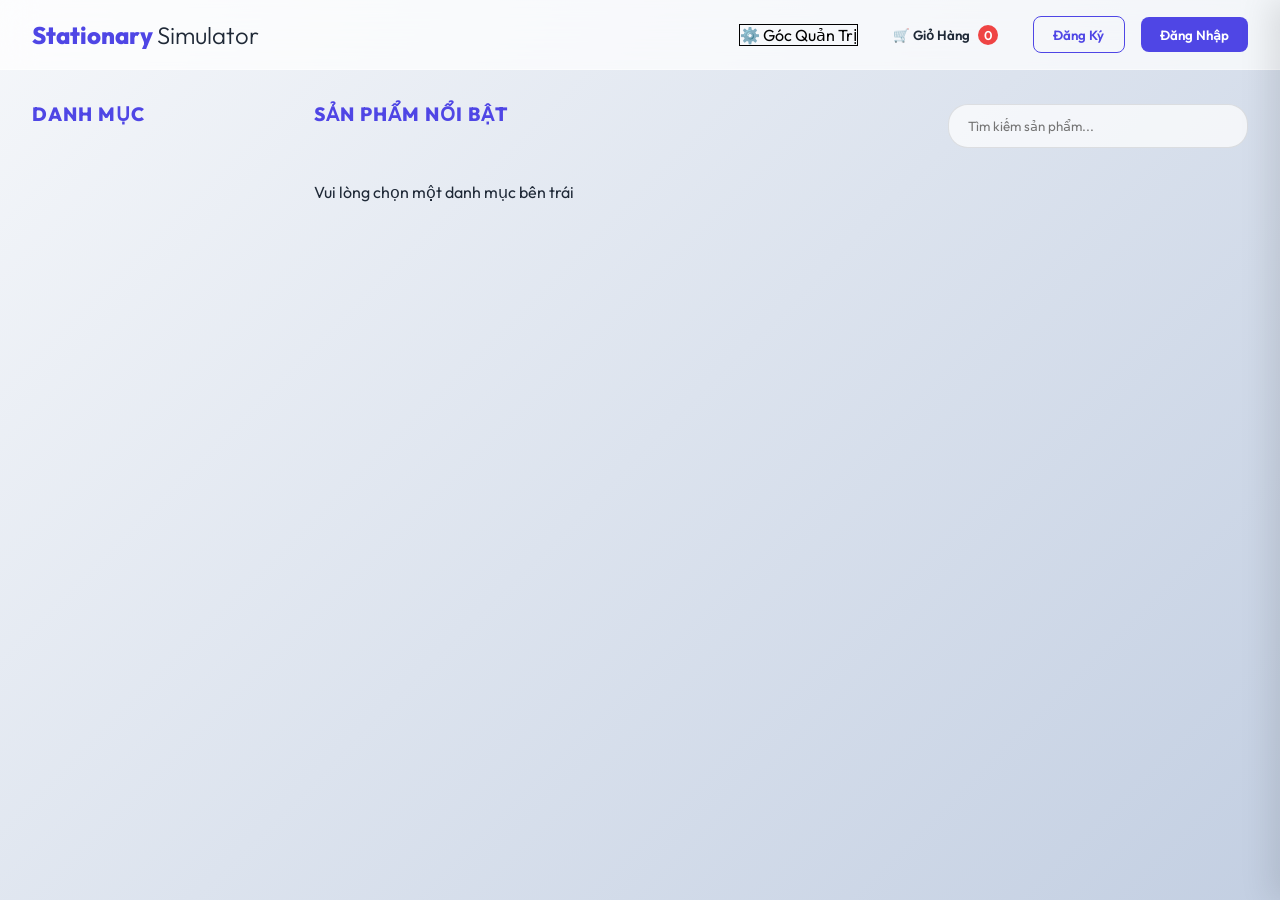
==== stationary-core/src/main/resources/public/index.html @ d1d947e6 "Refactor: Áp dụng kiến trúc Microkernel Plugin và Multi-Module Maven" ====
<!DOCTYPE html>
<html lang="vi">
<head>
    <meta charset="UTF-8">
    <meta name="viewport" content="width=device-width, initial-scale=1.0">
    <title>Stationary Simulator</title>
    <link rel="stylesheet" href="style.css">
    <link href="https://fonts.googleapis.com/css2?family=Outfit:wght@300;400;600;800&display=swap" rel="stylesheet">
</head>
<body>
    <header class="glass-nav">
        <div class="logo">Stationary <span>Simulator</span></div>
        <div class="nav-actions">
            <a href="admin.html" class="nav-btn outline" style="text-decoration:none; color:black; border-color:black;">⚙️ Góc Quản Trị</a>
            <button class="nav-btn" onclick="openCart()">
                🛒 Giỏ Hàng <span id="cartBadge" class="badge">0</span>
            </button>
            <button class="nav-btn outline" onclick="alert('Simulator: Chưa hỗ trợ luồng Đăng Ký Backend')">Đăng Ký</button>
            <button class="nav-btn primary" onclick="alert('Simulator: Chưa hỗ trợ Auth Backend')">Đăng Nhập</button>
        </div>
    </header>

    <main class="container">
        <aside class="sidebar">
            <h2 class="section-title">Danh Mục</h2>
            <div id="categoryList" class="category-list">
                <!-- Fetch from API -->
            </div>
        </aside>
        
        <section class="content">
            <div class="title-bar">
                <h2 class="section-title" id="contentTitle">Sản Phẩm Nổi Bật</h2>
                <div class="search-bar">
                    <input type="text" placeholder="Tìm kiếm sản phẩm...">
                </div>
            </div>
            
            <div id="productGrid" class="product-grid">
                <!-- Fetch from API -->
                <div class="empty-state">Vui lòng chọn một danh mục bên trái</div>
            </div>
        </section>
    </main>

    <!-- Slide-over Cart Panel -->
    <div id="cartOverlay" class="cart-overlay" onclick="closeCart()"></div>
    <div id="cartPanel" class="cart-panel glass-panel">
        <div class="cart-header">
            <h2>🛒 Giỏ Hàng Của Bạn</h2>
            <button class="close-btn" onclick="closeCart()">✕</button>
        </div>
        
        <div id="cartItems" class="cart-items">
            <!-- Inserted by JS -->
        </div>
        
        <div class="cart-footer">
            <div class="total-row">
                <span>Tổng tiền:</span>
                <span id="cartTotal" class="total-price">0 đ</span>
            </div>
            <button class="checkout-btn" onclick="checkout()"><span class="btn-text">💸 THANH TOÁN NGAY</span></button>
        </div>
    </div>

    <!-- Toast Notification -->
    <div id="toast" class="toast">Đã thêm vào giỏ hàng!</div>

    <script src="app.js"></script>
</body>
</html>
---- stationary-core/src/main/resources/public/style.css ----
:root {
    --bg-main: #f5f7fa;
    --bg-glass: rgba(255, 255, 255, 0.7);
    --border-glass: rgba(255, 255, 255, 0.4);
    --primary: #4F46E5;
    --primary-hover: #4338CA;
    --text-main: #1F2937;
    --text-muted: #6B7280;
    --card-shadow: 0 10px 30px rgba(0,0,0,0.05);
}

* { box-sizing: border-box; margin: 0; padding: 0; }

body {
    font-family: 'Outfit', sans-serif;
    background: linear-gradient(135deg, #f5f7fa 0%, #c3cfe2 100%);
    color: var(--text-main);
    min-height: 100vh;
    display: flex;
    flex-direction: column;
}

.glass-nav {
    background: var(--bg-glass);
    backdrop-filter: blur(16px);
    -webkit-backdrop-filter: blur(16px);
    border-bottom: 1px solid var(--border-glass);
    padding: 1rem 2rem;
    display: flex;
    justify-content: space-between;
    align-items: center;
    position: sticky;
    top: 0;
    z-index: 100;
}

.logo { font-weight: 800; font-size: 1.5rem; color: var(--primary); }
.logo span { font-weight: 300; color: var(--text-main); }

.nav-actions { display: flex; gap: 1rem; align-items: center; }

button {
    font-family: inherit;
    cursor: pointer;
    border: none;
    border-radius: 8px;
    padding: 0.6rem 1.2rem;
    font-weight: 600;
    transition: all 0.3s ease;
}

.nav-btn { background: transparent; color: var(--text-main); }
.nav-btn:hover { background: rgba(0,0,0,0.05); }
.nav-btn.primary { background: var(--primary); color: white; }
.nav-btn.primary:hover { background: var(--primary-hover); transform: translateY(-2px); box-shadow: 0 4px 10px rgba(79,70,229,0.3); }
.nav-btn.outline { border: 1px solid var(--primary); color: var(--primary); background: transparent; }
.nav-btn.outline:hover { background: rgba(79,70,229,0.1); }

.container {
    display: flex;
    flex: 1;
    max-width: 1400px;
    margin: 0 auto;
    width: 100%;
    padding: 2rem;
    gap: 2rem;
}

.sidebar { width: 250px; flex-shrink: 0; }
.section-title { font-size: 1.2rem; font-weight: 800; margin-bottom: 1.5rem; color: var(--primary); text-transform: uppercase; letter-spacing: 1px; }

.category-list { display: flex; flex-direction: column; gap: 0.8rem; }

.cat-item {
    background: var(--bg-glass);
    backdrop-filter: blur(8px);
    padding: 1rem;
    border-radius: 12px;
    border: 1px solid var(--border-glass);
    cursor: pointer;
    transition: all 0.3s cubic-bezier(0.4, 0, 0.2, 1);
    display: flex;
    align-items: center;
    gap: 1rem;
    font-weight: 600;
}
.cat-item:hover, .cat-item.active {
    background: white;
    transform: translateX(5px);
    border-color: var(--primary);
    box-shadow: var(--card-shadow);
}
.cat-icon { font-size: 1.5rem; }

.content { flex: 1; }

.title-bar { display: flex; justify-content: space-between; align-items: center; margin-bottom: 2rem; }
.search-bar input {
    padding: 0.8rem 1.2rem;
    border-radius: 20px;
    border: 1px solid rgba(0,0,0,0.1);
    width: 300px;
    font-family: inherit;
    background: var(--bg-glass);
}
.search-bar input:focus { outline: none; border-color: var(--primary); background: white; }

.product-grid { display: grid; grid-template-columns: repeat(auto-fill, minmax(280px, 1fr)); gap: 1.5rem; }

.product-card {
    background: var(--bg-glass);
    backdrop-filter: blur(10px);
    border: 1px solid var(--border-glass);
    border-radius: 16px;
    padding: 1.5rem;
    display: flex;
    flex-direction: column;
    align-items: center;
    transition: all 0.4s ease;
}
.product-card:hover { transform: translateY(-8px); box-shadow: 0 20px 40px rgba(0,0,0,0.08); background: white; }

.product-icon { font-size: 4rem; margin-bottom: 1rem; }
.product-name { font-weight: 800; font-size: 1.1rem; text-align: center; margin-bottom: 0.5rem; }
.product-price { color: var(--primary); font-weight: 800; font-size: 1.2rem; margin-bottom: 0.2rem; }
.product-stock { color: var(--text-muted); font-size: 0.9rem; margin-bottom: 1.5rem; }

.add-cart-btn { width: 100%; background: transparent; border: 2px solid var(--primary); color: var(--primary); font-weight: 800; padding: 0.8rem; border-radius: 12px; }
.add-cart-btn:hover { background: var(--primary); color: white; }

.cart-overlay {
    position: fixed; top: 0; left: 0; right: 0; bottom: 0; background: rgba(0,0,0,0.3); backdrop-filter: blur(3px); opacity: 0; visibility: hidden; transition: all 0.3s ease; z-index: 999;
}
.cart-overlay.show { opacity: 1; visibility: visible; }

.cart-panel {
    position: fixed; top: 0; bottom: 0; right: -400px; width: 400px; background: rgba(255, 255, 255, 0.95); backdrop-filter: blur(20px); box-shadow: -10px 0 30px rgba(0,0,0,0.1); z-index: 1000; transition: right 0.4s cubic-bezier(0.16, 1, 0.3, 1); display: flex; flex-direction: column;
}
.cart-panel.open { right: 0; }

.cart-header { padding: 1.5rem 2rem; border-bottom: 1px solid rgba(0,0,0,0.05); display: flex; justify-content: space-between; align-items: center; }
.cart-header h2 { font-weight: 800; font-size: 1.2rem; color: var(--primary); }
.close-btn { background: transparent; color: var(--text-muted); font-size: 1.2rem; padding: 0.5rem; border-radius: 50%; }
.close-btn:hover { background: #fee2e2; color: #ef4444; }

.cart-items { flex: 1; overflow-y: auto; padding: 1.5rem 2rem; display: flex; flex-direction: column; gap: 1rem; }
.cart-item-row { display: flex; justify-content: space-between; align-items: center; background: #f9fafb; padding: 1rem; border-radius: 12px; border: 1px solid rgba(0,0,0,0.05); }
.cart-item-info { display: flex; flex-direction: column; gap: 0.3rem;}
.cart-item-name { font-weight: 700; font-size: 0.95rem; }
.cart-item-qty { font-size: 0.85rem; color: var(--text-muted); }
.cart-item-price { font-weight: 800; color: var(--primary); }

.cart-footer { padding: 2rem; border-top: 1px solid rgba(0,0,0,0.05); background: white; }
.total-row { display: flex; justify-content: space-between; margin-bottom: 1.5rem; font-size: 1.2rem; font-weight: 800; }
.total-price { color: var(--primary); }

.checkout-btn { width: 100%; padding: 1rem; background: linear-gradient(135deg, #10b981 0%, #059669 100%); color: white; font-size: 1.1rem; border-radius: 12px; box-shadow: 0 4px 15px rgba(16,185,129,0.3); }
.checkout-btn:hover { transform: translateY(-2px); box-shadow: 0 6px 20px rgba(16,185,129,0.4); }

.toast { position: fixed; bottom: 30px; left: 50%; transform: translateX(-50%) translateY(100px); background: #1f2937; color: white; padding: 1rem 2rem; border-radius: 30px; font-weight: 600; opacity: 0; transition: all 0.4s cubic-bezier(0.16, 1, 0.3, 1); box-shadow: 0 10px 25px rgba(0,0,0,0.2); z-index: 2000; }
.toast.show { transform: translateX(-50%) translateY(0); opacity: 1; }
.badge { background: #ef4444; color: white; font-size: 0.8rem; padding: 2px 6px; border-radius: 10px; margin-left: 5px; }
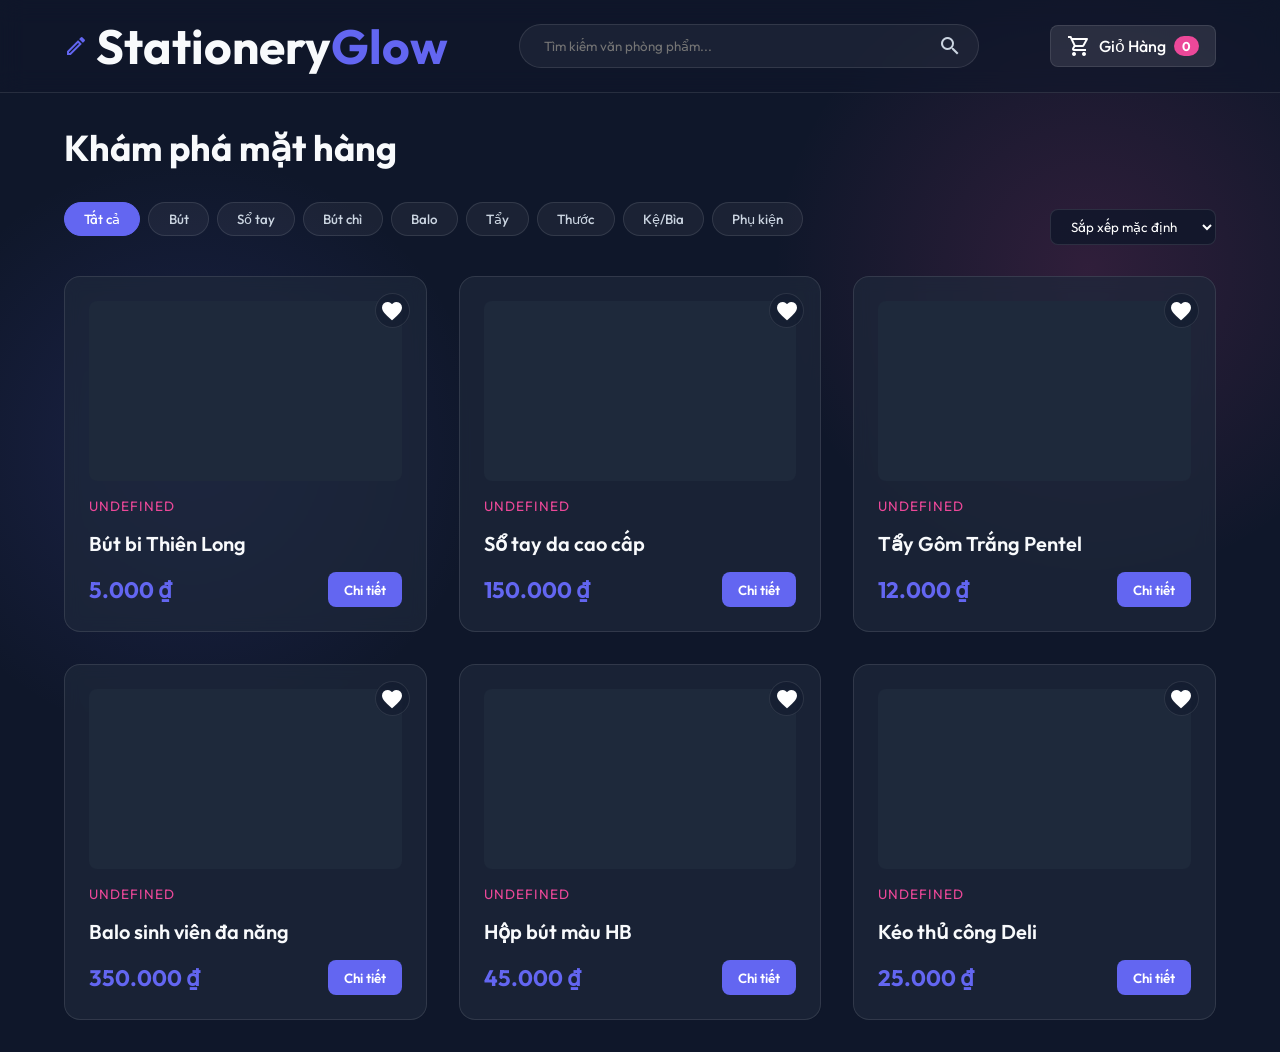
==== commit a0d0db20: "feat(plugin-ecommerce): hoàn thiện Review Sản Phẩm và Microkernel Layout UI" ====
--- a/stationary-core/src/main/resources/public/index.html
+++ b/stationary-core/src/main/resources/public/index.html
@@ -3,70 +3,128 @@
 <head>
     <meta charset="UTF-8">
     <meta name="viewport" content="width=device-width, initial-scale=1.0">
-    <title>Stationary Simulator</title>
+    <title>Stationery Shop - Đồ dùng văn phòng phẩm</title>
+    <meta name="description" content="Khám phá và mua sắm đồ dùng học tập, văn phòng phẩm chất lượng cao với thiết kế hiện đại.">
+    <!-- Google Fonts -->
+    <link rel="preconnect" href="https://fonts.googleapis.com">
+    <link rel="preconnect" href="https://fonts.gstatic.com" crossorigin>
+    <link href="https://fonts.googleapis.com/css2?family=Outfit:wght@300;400;500;600;700&display=swap" rel="stylesheet">
+    <!-- Thư viện Material Icons -->
+    <link href="https://fonts.googleapis.com/icon?family=Material+Icons+Outlined" rel="stylesheet">
     <link rel="stylesheet" href="style.css">
-    <link href="https://fonts.googleapis.com/css2?family=Outfit:wght@300;400;600;800&display=swap" rel="stylesheet">
 </head>
 <body>
-    <header class="glass-nav">
-        <div class="logo">Stationary <span>Simulator</span></div>
-        <div class="nav-actions">
-            <a href="admin.html" class="nav-btn outline" style="text-decoration:none; color:black; border-color:black;">⚙️ Góc Quản Trị</a>
+    <header class="glass-header">
+        <div class="logo">
+            <span class="material-icons-outlined">edit</span>
+            <h1>Stationery<span class="highlight">Glow</span></h1>
+        </div>
+        <div class="search-bar">
+            <input type="text" id="searchInput" placeholder="Tìm kiếm văn phòng phẩm...">
+            <button id="searchBtn"><span class="material-icons-outlined">search</span></button>
+        </div>
+        <nav>
             <button class="nav-btn" onclick="openCart()">
-                🛒 Giỏ Hàng <span id="cartBadge" class="badge">0</span>
+                <span class="material-icons-outlined">shopping_cart</span> Giỏ Hàng <span id="cartBadge" class="badge">0</span>
             </button>
-            <button class="nav-btn outline" onclick="alert('Simulator: Chưa hỗ trợ luồng Đăng Ký Backend')">Đăng Ký</button>
-            <button class="nav-btn primary" onclick="alert('Simulator: Chưa hỗ trợ Auth Backend')">Đăng Nhập</button>
-        </div>
+        </nav>
     </header>
 
     <main class="container">
-        <aside class="sidebar">
-            <h2 class="section-title">Danh Mục</h2>
-            <div id="categoryList" class="category-list">
-                <!-- Fetch from API -->
+        <div class="section-title">
+            <h2>Khám phá mặt hàng</h2>
+        </div>
+
+        <div class="filter-bar-container" style="display: flex; justify-content: space-between; align-items: center; margin-bottom: 1.5rem; flex-wrap: wrap; gap: 1rem;">
+            <!-- Filter Category Tabs -->
+            <div class="category-tabs" id="categoryTabs" style="margin-bottom: 0;">
+                <button class="cat-tab active" data-id="all">Tất cả</button>
+                <button class="cat-tab" data-id="Pen">Bút</button>
+                <button class="cat-tab" data-id="Notebook">Sổ tay</button>
+                <button class="cat-tab" data-id="Pencil">Bút chì</button>
+                <button class="cat-tab" data-id="Bag">Balo</button>
+                <button class="cat-tab" data-id="Eraser">Tẩy</button>
+                <button class="cat-tab" data-id="Ruler">Thước</button>
+                <button class="cat-tab" data-id="Organizer">Kệ/Bìa</button>
+                <button class="cat-tab" data-id="Accessories">Phụ kiện</button>
             </div>
-        </aside>
+
+            <div class="filter-controls">
+                <select id="sortSelect" class="sort-select">
+                    <option value="">Sắp xếp mặc định</option>
+                    <option value="price_asc">Giá: Thấp đến Cao</option>
+                    <option value="price_desc">Giá: Cao đến Thấp</option>
+                </select>
+            </div>
+        </div>
         
-        <section class="content">
-            <div class="title-bar">
-                <h2 class="section-title" id="contentTitle">Sản Phẩm Nổi Bật</h2>
-                <div class="search-bar">
-                    <input type="text" placeholder="Tìm kiếm sản phẩm...">
-                </div>
+        <!-- Loading State -->
+        <div id="loadingState" class="state-container">
+            <div class="spinner"></div>
+            <p>Đang tải dữ liệu từ máy chủ...</p>
+        </div>
+
+        <!-- Product Grid (Happy Path) -->
+        <div id="productGrid" class="grid hidden">
+            <!-- Sản phẩm sẽ được render dựa vào app.js -->
+        </div>
+
+        <!-- Empty State (Unhappy Path - No Data) -->
+        <div id="emptyState" class="state-container hidden">
+            <div class="empty-icon">
+                <span class="material-icons-outlined">sentiment_dissatisfied</span>
             </div>
-            
-            <div id="productGrid" class="product-grid">
-                <!-- Fetch from API -->
-                <div class="empty-state">Vui lòng chọn một danh mục bên trái</div>
-            </div>
-        </section>
+            <h3>NO DATA - Không có dữ liệu</h3>
+            <p>Hiện không tìm thấy sản phẩm văn phòng phẩm nào phù hợp.</p>
+        </div>
+        
+        <!-- Infinite Scroll Trigger -->
+        <div id="infiniteScrollTrigger" class="state-container hidden">
+            <div class="spinner"></div>
+            <p>Đang tải thêm sản phẩm...</p>
+        </div>
     </main>
 
+    <!-- Product Detail Modal Popup -->
+    <div id="productModal" class="modal-overlay hidden">
+        <div class="modal-content glassmorphism">
+            <button id="closeModal" class="close-btn"><span class="material-icons-outlined">close</span></button>
+            <div class="modal-body" id="modalBody">
+                <!-- Nội dung chi tiết render qua JS -->
+            </div>
+        </div>
+    </div>
+
     <!-- Slide-over Cart Panel -->
-    <div id="cartOverlay" class="cart-overlay" onclick="closeCart()"></div>
-    <div id="cartPanel" class="cart-panel glass-panel">
+    <div id="cartOverlay" class="cart-overlay hidden" onclick="closeCart()"></div>
+    <div id="cartPanel" class="cart-panel glassmorphism hidden">
         <div class="cart-header">
             <h2>🛒 Giỏ Hàng Của Bạn</h2>
-            <button class="close-btn" onclick="closeCart()">✕</button>
+            <button class="close-btn" onclick="closeCart()"><span class="material-icons-outlined">close</span></button>
         </div>
         
         <div id="cartItems" class="cart-items">
-            <!-- Inserted by JS -->
+            <!-- Render via JS -->
         </div>
         
         <div class="cart-footer">
+            <div class="discount-section">
+                <input type="text" id="discountCode" placeholder="Mã giảm giá (VD: SALE10)">
+                <button onclick="applyDiscount()">Áp dụng</button>
+            </div>
             <div class="total-row">
                 <span>Tổng tiền:</span>
                 <span id="cartTotal" class="total-price">0 đ</span>
             </div>
+            <p id="discountMessage" class="discount-msg"></p>
             <button class="checkout-btn" onclick="checkout()"><span class="btn-text">💸 THANH TOÁN NGAY</span></button>
         </div>
     </div>
 
     <!-- Toast Notification -->
-    <div id="toast" class="toast">Đã thêm vào giỏ hàng!</div>
+    <div id="toast" class="toast hidden"></div>
 
+    <!-- Scripts -->
     <script src="app.js"></script>
 </body>
 </html>
--- a/stationary-core/src/main/resources/public/style.css
+++ b/stationary-core/src/main/resources/public/style.css
@@ -1,31 +1,38 @@
 :root {
-    --bg-main: #f5f7fa;
-    --bg-glass: rgba(255, 255, 255, 0.7);
-    --border-glass: rgba(255, 255, 255, 0.4);
-    --primary: #4F46E5;
-    --primary-hover: #4338CA;
-    --text-main: #1F2937;
-    --text-muted: #6B7280;
-    --card-shadow: 0 10px 30px rgba(0,0,0,0.05);
-}
-
-* { box-sizing: border-box; margin: 0; padding: 0; }
+    --primary: #6366f1;
+    --primary-hover: #4f46e5;
+    --secondary: #ec4899;
+    --bg-color: #0f172a;
+    --surface: rgba(30, 41, 59, 0.7);
+    --text-main: #f8fafc;
+    --text-muted: #cbd5e1;
+    --border: rgba(255, 255, 255, 0.1);
+}
+
+* {
+    margin: 0;
+    padding: 0;
+    box-sizing: border-box;
+    font-family: 'Outfit', sans-serif;
+}
 
 body {
-    font-family: 'Outfit', sans-serif;
-    background: linear-gradient(135deg, #f5f7fa 0%, #c3cfe2 100%);
+    background-color: var(--bg-color);
     color: var(--text-main);
+    background-image: 
+        radial-gradient(circle at 15% 50%, rgba(99, 102, 241, 0.15) 0%, transparent 25%),
+        radial-gradient(circle at 85% 30%, rgba(236, 72, 153, 0.15) 0%, transparent 25%);
+    background-attachment: fixed;
     min-height: 100vh;
-    display: flex;
-    flex-direction: column;
-}
-
-.glass-nav {
-    background: var(--bg-glass);
-    backdrop-filter: blur(16px);
-    -webkit-backdrop-filter: blur(16px);
-    border-bottom: 1px solid var(--border-glass);
-    padding: 1rem 2rem;
+}
+
+/* Glassmorphism Header */
+.glass-header {
+    background: rgba(15, 23, 42, 0.6);
+    backdrop-filter: blur(12px);
+    -webkit-backdrop-filter: blur(12px);
+    border-bottom: 1px solid var(--border);
+    padding: 1rem 5%;
     display: flex;
     justify-content: space-between;
     align-items: center;
@@ -34,129 +41,481 @@
     z-index: 100;
 }
 
-.logo { font-weight: 800; font-size: 1.5rem; color: var(--primary); }
-.logo span { font-weight: 300; color: var(--text-main); }
-
-.nav-actions { display: flex; gap: 1rem; align-items: center; }
-
-button {
-    font-family: inherit;
-    cursor: pointer;
+.logo {
+    display: flex;
+    align-items: center;
+    gap: 0.5rem;
+    font-size: 1.5rem;
+}
+
+.logo .material-icons-outlined {
+    color: var(--primary);
+}
+
+.highlight {
+    color: var(--primary);
+}
+
+.search-bar {
+    display: flex;
+    background: rgba(255, 255, 255, 0.05);
+    border: 1px solid var(--border);
+    border-radius: 99px;
+    padding: 0.3rem 1rem;
+    width: 40%;
+    transition: all 0.3s;
+}
+
+.search-bar:focus-within {
+    border-color: var(--primary);
+    box-shadow: 0 0 0 2px rgba(99, 102, 241, 0.2);
+}
+
+.search-bar input {
+    background: transparent;
+    border: none;
+    color: var(--text-main);
+    outline: none;
+    flex-grow: 1;
+    padding: 0.5rem;
+}
+
+.search-bar button {
+    background: transparent;
+    border: none;
+    color: var(--text-muted);
+    cursor: pointer;
+    display: flex;
+    align-items: center;
+}
+
+.search-bar button:hover {
+    color: var(--primary);
+}
+
+.dev-btn {
+    background: rgba(255, 255, 255, 0.1);
+    color: var(--text-main);
+    border: 1px solid var(--border);
+    padding: 0.5rem 1rem;
+    border-radius: 6px;
+    cursor: pointer;
+    font-size: 0.85rem;
+    transition: 0.2s;
+}
+.dev-btn:hover { background: rgba(255,255,255,0.2); }
+.danger:hover { background: rgba(239, 68, 68, 0.3); border-color: #ef4444; }
+
+.container {
+    max-width: 1200px;
+    margin: 2rem auto;
+    padding: 0 1.5rem;
+}
+
+.section-title {
+    margin-bottom: 2rem;
+    font-size: 1.5rem;
+}
+
+/* Grid Layout */
+.grid {
+    display: grid;
+    grid-template-columns: repeat(auto-fill, minmax(280px, 1fr));
+    gap: 2rem;
+}
+
+/* Glass Product Card */
+.card {
+    background: var(--surface);
+    border: 1px solid var(--border);
+    border-radius: 16px;
+    padding: 1.5rem;
+    backdrop-filter: blur(8px);
+    transition: transform 0.3s ease, box-shadow 0.3s ease;
+    display: flex;
+    flex-direction: column;
+    gap: 1rem;
+    cursor: pointer;
+    position: relative;
+    overflow: hidden;
+}
+
+.card:hover {
+    transform: translateY(-5px);
+    box-shadow: 0 10px 25px rgba(0,0,0,0.5);
+    border-color: rgba(99, 102, 241, 0.5);
+}
+
+.card-img {
+    width: 100%;
+    height: 180px;
+    object-fit: cover;
+    border-radius: 8px;
+    background: #1e293b;
+}
+
+.card-title {
+    font-size: 1.25rem;
+    font-weight: 600;
+}
+
+.card-category {
+    font-size: 0.85rem;
+    color: var(--secondary);
+    text-transform: uppercase;
+    letter-spacing: 1px;
+}
+
+.card-footer {
+    display: flex;
+    justify-content: space-between;
+    align-items: center;
+    margin-top: auto;
+}
+
+.card-price {
+    font-size: 1.4rem;
+    font-weight: 700;
+    color: var(--primary);
+}
+
+.buy-btn {
+    background: var(--primary);
+    color: white;
     border: none;
     border-radius: 8px;
-    padding: 0.6rem 1.2rem;
+    padding: 0.6rem 1rem;
     font-weight: 600;
-    transition: all 0.3s ease;
-}
-
-.nav-btn { background: transparent; color: var(--text-main); }
-.nav-btn:hover { background: rgba(0,0,0,0.05); }
-.nav-btn.primary { background: var(--primary); color: white; }
-.nav-btn.primary:hover { background: var(--primary-hover); transform: translateY(-2px); box-shadow: 0 4px 10px rgba(79,70,229,0.3); }
-.nav-btn.outline { border: 1px solid var(--primary); color: var(--primary); background: transparent; }
-.nav-btn.outline:hover { background: rgba(79,70,229,0.1); }
-
-.container {
-    display: flex;
+    cursor: pointer;
+    transition: 0.2s;
+}
+
+.buy-btn:hover { background: var(--primary-hover); }
+
+/* States */
+.hidden { display: none !important; }
+
+.state-container {
+    display: flex;
+    flex-direction: column;
+    align-items: center;
+    justify-content: center;
+    height: 400px;
+    text-align: center;
+    gap: 1rem;
+    background: var(--surface);
+    border: 1px dashed var(--border);
+    border-radius: 16px;
+}
+
+.empty-icon {
+    font-size: 4rem;
+    color: var(--text-muted);
+}
+.empty-icon .material-icons-outlined { font-size: 5rem; }
+
+.spinner {
+    width: 40px; height: 40px;
+    border: 4px solid rgba(255,255,255,0.1);
+    border-top: 4px solid var(--primary);
+    border-radius: 50%;
+    animation: spin 1s linear infinite;
+}
+
+@keyframes spin { 0% { transform: rotate(0deg); } 100% { transform: rotate(360deg); } }
+
+/* Modal Detail HTML/CSS */
+.modal-overlay {
+    position: fixed;
+    top: 0; left: 0; width: 100%; height: 100%;
+    background: rgba(0,0,0,0.7);
+    backdrop-filter: blur(5px);
+    display: flex;
+    justify-content: center; align-items: center;
+    z-index: 1000;
+    opacity: 0;
+    pointer-events: none;
+    transition: 0.3s;
+}
+.modal-overlay.active {
+    opacity: 1; pointer-events: auto;
+}
+
+.modal-content {
+    background: var(--surface);
+    border: 1px solid var(--border);
+    width: 90%; max-width: 850px;
+    border-radius: 20px;
+    position: relative;
+    padding: 1.5rem;
+    transform: scale(0.9);
+    transition: 0.3s;
+    box-shadow: 0 25px 50px -12px rgba(0,0,0,0.5);
+    max-height: 90vh;
+    overflow-y: auto;
+}
+.modal-overlay.active .modal-content { transform: scale(1); }
+
+.close-btn {
+    position: absolute;
+    top: 1rem; right: 1rem;
+    background: rgba(255,255,255,0.1);
+    color: white; border: none;
+    width: 36px; height: 36px;
+    border-radius: 50%; cursor: pointer;
+    display: flex; justify-content: center; align-items: center;
+    transition: 0.2s;
+}
+.close-btn:hover { background: rgba(239, 68, 68, 0.8); }
+
+.modal-body {
+    display: flex;
+    gap: 2rem;
+}
+.modal-body img {
+    width: 50%; height: 250px; border-radius: 12px; object-fit: cover;
+}
+.modal-info {
+    flex: 1; display: flex; flex-direction: column; gap: 1rem;
+}
+.stock-badge {
+    display: inline-block;
+    background: rgba(74, 222, 128, 0.2);
+    color: #4ade80;
+    padding: 0.3rem 0.8rem;
+    border-radius: 99px;
+    font-size: 0.85rem; font-weight: 600;
+    align-self: flex-start;
+}
+
+/* Wishlist Heart Button */
+.wishlist-btn {
+    position: absolute;
+    top: 1rem;
+    right: 1rem;
+    background: rgba(15, 23, 42, 0.5);
+    border: 1px solid var(--border);
+    color: white;
+    width: 35px;
+    height: 35px;
+    border-radius: 50%;
+    display: flex;
+    justify-content: center;
+    align-items: center;
+    cursor: pointer;
+    backdrop-filter: blur(4px);
+    transition: all 0.2s;
+    z-index: 10;
+}
+.wishlist-btn:hover {
+    background: rgba(15, 23, 42, 0.8);
+    transform: scale(1.1);
+}
+.wishlist-btn.active {
+    color: #ef4444; /* Color Red */
+}
+.wishlist-btn.active .material-icons-outlined {
+    font-variation-settings: 'FILL' 1;
+}
+
+/* Toast Notification */
+.toast {
+    position: fixed;
+    bottom: -100px;
+    left: 50%;
+    transform: translateX(-50%);
+    background: var(--primary);
+    color: white;
+    padding: 0.8rem 1.5rem;
+    border-radius: 99px;
+    font-weight: 500;
+    box-shadow: 0 10px 20px rgba(0,0,0,0.3);
+    transition: all 0.4s cubic-bezier(0.68, -0.55, 0.265, 1.55);
+    z-index: 2000;
+}
+.toast.show {
+    bottom: 30px;
+}
+
+/* Slide-over Cart Panel */
+.cart-overlay {
+    position: fixed;
+    top: 0; left: 0; right: 0; bottom: 0;
+    background: rgba(0,0,0,0.5);
+    backdrop-filter: blur(3px);
+    z-index: 1000;
+    opacity: 0;
+    pointer-events: none;
+    transition: 0.3s;
+}
+.cart-overlay.active {
+    opacity: 1;
+    pointer-events: auto;
+}
+.cart-panel {
+    position: fixed;
+    top: 0; right: -450px;
+    width: 100%; max-width: 400px;
+    height: 100vh;
+    background: rgba(15, 23, 42, 0.95);
+    backdrop-filter: blur(16px);
+    border-left: 1px solid var(--border);
+    box-shadow: -10px 0 30px rgba(0,0,0,0.5);
+    display: flex; flex-direction: column;
+    z-index: 1001;
+    transition: 0.4s cubic-bezier(0.16, 1, 0.3, 1);
+}
+.cart-panel.active {
+    right: 0;
+}
+.cart-header {
+    padding: 1.5rem;
+    border-bottom: 1px solid var(--border);
+    display: flex; justify-content: space-between; align-items: center;
+}
+.cart-items {
     flex: 1;
-    max-width: 1400px;
-    margin: 0 auto;
-    width: 100%;
-    padding: 2rem;
-    gap: 2rem;
-}
-
-.sidebar { width: 250px; flex-shrink: 0; }
-.section-title { font-size: 1.2rem; font-weight: 800; margin-bottom: 1.5rem; color: var(--primary); text-transform: uppercase; letter-spacing: 1px; }
-
-.category-list { display: flex; flex-direction: column; gap: 0.8rem; }
-
-.cat-item {
-    background: var(--bg-glass);
-    backdrop-filter: blur(8px);
-    padding: 1rem;
-    border-radius: 12px;
-    border: 1px solid var(--border-glass);
-    cursor: pointer;
-    transition: all 0.3s cubic-bezier(0.4, 0, 0.2, 1);
-    display: flex;
-    align-items: center;
-    gap: 1rem;
-    font-weight: 600;
-}
-.cat-item:hover, .cat-item.active {
-    background: white;
-    transform: translateX(5px);
+    overflow-y: auto;
+    padding: 1.5rem;
+    display: flex; flex-direction: column; gap: 1rem;
+}
+.cart-footer {
+    padding: 1.5rem;
+    border-top: 1px solid var(--border);
+    background: rgba(0,0,0,0.2);
+}
+.cart-item {
+    display: flex; gap: 1rem; align-items: start;
+    padding: 1rem; background: rgba(255,255,255,0.05);
+    border-radius: 12px; border: 1px solid var(--border);
+}
+.cart-item img {
+    width: 60px; height: 60px; object-fit: cover; border-radius: 8px;
+}
+.cart-item-info { flex: 1; }
+.cart-item-info h4 { font-size: 1rem; margin-bottom: 0.3rem; }
+.cart-item-price { color: var(--primary); font-weight: bold; }
+.remove-btn { 
+    background: transparent; color: #ef4444; border: none; cursor: pointer;
+    font-size: 0.8rem; margin-top: 0.5rem; padding: 0.2rem 0;
+}
+.discount-section {
+    display: flex; gap: 0.5rem; margin-bottom: 1rem;
+}
+.discount-section input {
+    flex: 1; padding: 0.8rem; border-radius: 8px;
+    background: rgba(255,255,255,0.1); border: 1px solid var(--border);
+    color: white; outline: none;
+}
+.discount-section button {
+    background: var(--surface); color: white; border: 1px solid var(--border);
+    padding: 0 1rem; border-radius: 8px; cursor: pointer; font-weight: 600;
+}
+.discount-section button:hover { background: rgba(255,255,255,0.2); }
+.discount-msg { font-size: 0.85rem; margin-bottom: 1rem; color: #4ade80; }
+.total-row {
+    display: flex; justify-content: space-between; font-size: 1.2rem; font-weight: bold;
+    margin-bottom: 1rem;
+}
+.checkout-btn {
+    width: 100%; padding: 1rem;
+    background: linear-gradient(135deg, var(--primary), var(--secondary));
+    color: white; border: none; border-radius: 8px;
+    font-size: 1rem; font-weight: bold; cursor: pointer;
+}
+
+/* Nav styles */
+.nav-btn {
+    display: flex; align-items: center; gap: 0.5rem;
+    background: rgba(255,255,255,0.1); color: white;
+    border: 1px solid var(--border); border-radius: 8px;
+    padding: 0.5rem 1rem; cursor: pointer; transition: 0.2s;
+    font-weight: 500; font-size: 1rem;
+}
+.nav-btn:hover { background: rgba(255,255,255,0.2); }
+.badge {
+    background: var(--secondary); padding: 0.1rem 0.5rem;
+    border-radius: 99px; font-size: 0.8rem; font-weight: bold;
+}
+
+/* Advanced Modal Content Additions */
+.image-gallery {
+    display: flex; flex-direction: column; gap: 0.5rem; width: 45%;
+}
+.image-gallery .main-img {
+    width: 100%; height: 250px; object-fit: cover; border-radius: 12px;
+}
+.thumbnails {
+    display: flex; gap: 0.5rem;
+}
+.thumbnails img {
+    width: calc(33.333% - 0.35rem); height: 60px; object-fit: cover;
+    border-radius: 8px; cursor: pointer; border: 2px solid transparent;
+}
+.thumbnails img:hover { border-color: var(--primary); }
+.add-to-cart-btn {
+    width: 100%; padding: 1rem; margin-top: 1rem;
+    background: var(--primary); color: white; border: none;
+    border-radius: 8px; font-weight: bold; cursor: pointer; transition: 0.2s;
+    display: flex; justify-content: center; align-items: center; gap: 0.5rem;
+}
+.add-to-cart-btn:hover { background: var(--primary-hover); transform: translateY(-2px); }
+.advanced-sections {
+    margin-top: 1rem; border-top: 1px solid var(--border); padding-top: 0.8rem;
+}
+.reviews-section, .related-products { flex: 1; }
+.reviews-title { font-size: 1.1rem; margin-bottom: 0.5rem; color: var(--text-muted); }
+.review-item { 
+    background: rgba(255,255,255,0.05); padding: 0.8rem; border-radius: 8px; margin-bottom: 0.5rem;
+}
+.review-item .stars { color: #facc15; font-size: 0.9rem; }
+
+/* Category Tabs */
+.category-tabs {
+    display: flex;
+    gap: 0.5rem;
+    overflow-x: auto;
+    padding-bottom: 1rem;
+    margin-bottom: 1.5rem;
+    scrollbar-width: none;
+}
+.category-tabs::-webkit-scrollbar {
+    display: none;
+}
+.cat-tab {
+    background: rgba(255, 255, 255, 0.05);
+    border: 1px solid var(--border);
+    color: var(--text-muted);
+    padding: 0.5rem 1.2rem;
+    border-radius: 99px;
+    cursor: pointer;
+    white-space: nowrap;
+    transition: all 0.3s;
+    font-weight: 500;
+}
+.cat-tab:hover {
+    background: rgba(255, 255, 255, 0.1);
+    color: white;
+}
+.cat-tab.active {
+    background: var(--primary);
+    color: white;
     border-color: var(--primary);
-    box-shadow: var(--card-shadow);
-}
-.cat-icon { font-size: 1.5rem; }
-
-.content { flex: 1; }
-
-.title-bar { display: flex; justify-content: space-between; align-items: center; margin-bottom: 2rem; }
-.search-bar input {
-    padding: 0.8rem 1.2rem;
-    border-radius: 20px;
-    border: 1px solid rgba(0,0,0,0.1);
-    width: 300px;
-    font-family: inherit;
-    background: var(--bg-glass);
-}
-.search-bar input:focus { outline: none; border-color: var(--primary); background: white; }
-
-.product-grid { display: grid; grid-template-columns: repeat(auto-fill, minmax(280px, 1fr)); gap: 1.5rem; }
-
-.product-card {
-    background: var(--bg-glass);
-    backdrop-filter: blur(10px);
-    border: 1px solid var(--border-glass);
-    border-radius: 16px;
-    padding: 1.5rem;
-    display: flex;
-    flex-direction: column;
-    align-items: center;
-    transition: all 0.4s ease;
-}
-.product-card:hover { transform: translateY(-8px); box-shadow: 0 20px 40px rgba(0,0,0,0.08); background: white; }
-
-.product-icon { font-size: 4rem; margin-bottom: 1rem; }
-.product-name { font-weight: 800; font-size: 1.1rem; text-align: center; margin-bottom: 0.5rem; }
-.product-price { color: var(--primary); font-weight: 800; font-size: 1.2rem; margin-bottom: 0.2rem; }
-.product-stock { color: var(--text-muted); font-size: 0.9rem; margin-bottom: 1.5rem; }
-
-.add-cart-btn { width: 100%; background: transparent; border: 2px solid var(--primary); color: var(--primary); font-weight: 800; padding: 0.8rem; border-radius: 12px; }
-.add-cart-btn:hover { background: var(--primary); color: white; }
-
-.cart-overlay {
-    position: fixed; top: 0; left: 0; right: 0; bottom: 0; background: rgba(0,0,0,0.3); backdrop-filter: blur(3px); opacity: 0; visibility: hidden; transition: all 0.3s ease; z-index: 999;
-}
-.cart-overlay.show { opacity: 1; visibility: visible; }
-
-.cart-panel {
-    position: fixed; top: 0; bottom: 0; right: -400px; width: 400px; background: rgba(255, 255, 255, 0.95); backdrop-filter: blur(20px); box-shadow: -10px 0 30px rgba(0,0,0,0.1); z-index: 1000; transition: right 0.4s cubic-bezier(0.16, 1, 0.3, 1); display: flex; flex-direction: column;
-}
-.cart-panel.open { right: 0; }
-
-.cart-header { padding: 1.5rem 2rem; border-bottom: 1px solid rgba(0,0,0,0.05); display: flex; justify-content: space-between; align-items: center; }
-.cart-header h2 { font-weight: 800; font-size: 1.2rem; color: var(--primary); }
-.close-btn { background: transparent; color: var(--text-muted); font-size: 1.2rem; padding: 0.5rem; border-radius: 50%; }
-.close-btn:hover { background: #fee2e2; color: #ef4444; }
-
-.cart-items { flex: 1; overflow-y: auto; padding: 1.5rem 2rem; display: flex; flex-direction: column; gap: 1rem; }
-.cart-item-row { display: flex; justify-content: space-between; align-items: center; background: #f9fafb; padding: 1rem; border-radius: 12px; border: 1px solid rgba(0,0,0,0.05); }
-.cart-item-info { display: flex; flex-direction: column; gap: 0.3rem;}
-.cart-item-name { font-weight: 700; font-size: 0.95rem; }
-.cart-item-qty { font-size: 0.85rem; color: var(--text-muted); }
-.cart-item-price { font-weight: 800; color: var(--primary); }
-
-.cart-footer { padding: 2rem; border-top: 1px solid rgba(0,0,0,0.05); background: white; }
-.total-row { display: flex; justify-content: space-between; margin-bottom: 1.5rem; font-size: 1.2rem; font-weight: 800; }
-.total-price { color: var(--primary); }
-
-.checkout-btn { width: 100%; padding: 1rem; background: linear-gradient(135deg, #10b981 0%, #059669 100%); color: white; font-size: 1.1rem; border-radius: 12px; box-shadow: 0 4px 15px rgba(16,185,129,0.3); }
-.checkout-btn:hover { transform: translateY(-2px); box-shadow: 0 6px 20px rgba(16,185,129,0.4); }
-
-.toast { position: fixed; bottom: 30px; left: 50%; transform: translateX(-50%) translateY(100px); background: #1f2937; color: white; padding: 1rem 2rem; border-radius: 30px; font-weight: 600; opacity: 0; transition: all 0.4s cubic-bezier(0.16, 1, 0.3, 1); box-shadow: 0 10px 25px rgba(0,0,0,0.2); z-index: 2000; }
-.toast.show { transform: translateX(-50%) translateY(0); opacity: 1; }
-.badge { background: #ef4444; color: white; font-size: 0.8rem; padding: 2px 6px; border-radius: 10px; margin-left: 5px; }
+}
+
+/* Filter Controls */
+.filter-controls {
+    display: flex;
+    align-items: center;
+}
+.sort-select {
+    background: rgba(15, 23, 42, 0.8);
+    color: white;
+    border: 1px solid var(--border);
+    padding: 0.5rem 1rem;
+    border-radius: 8px;
+    outline: none;
+    cursor: pointer;
+    font-family: 'Outfit', sans-serif;
+}
+
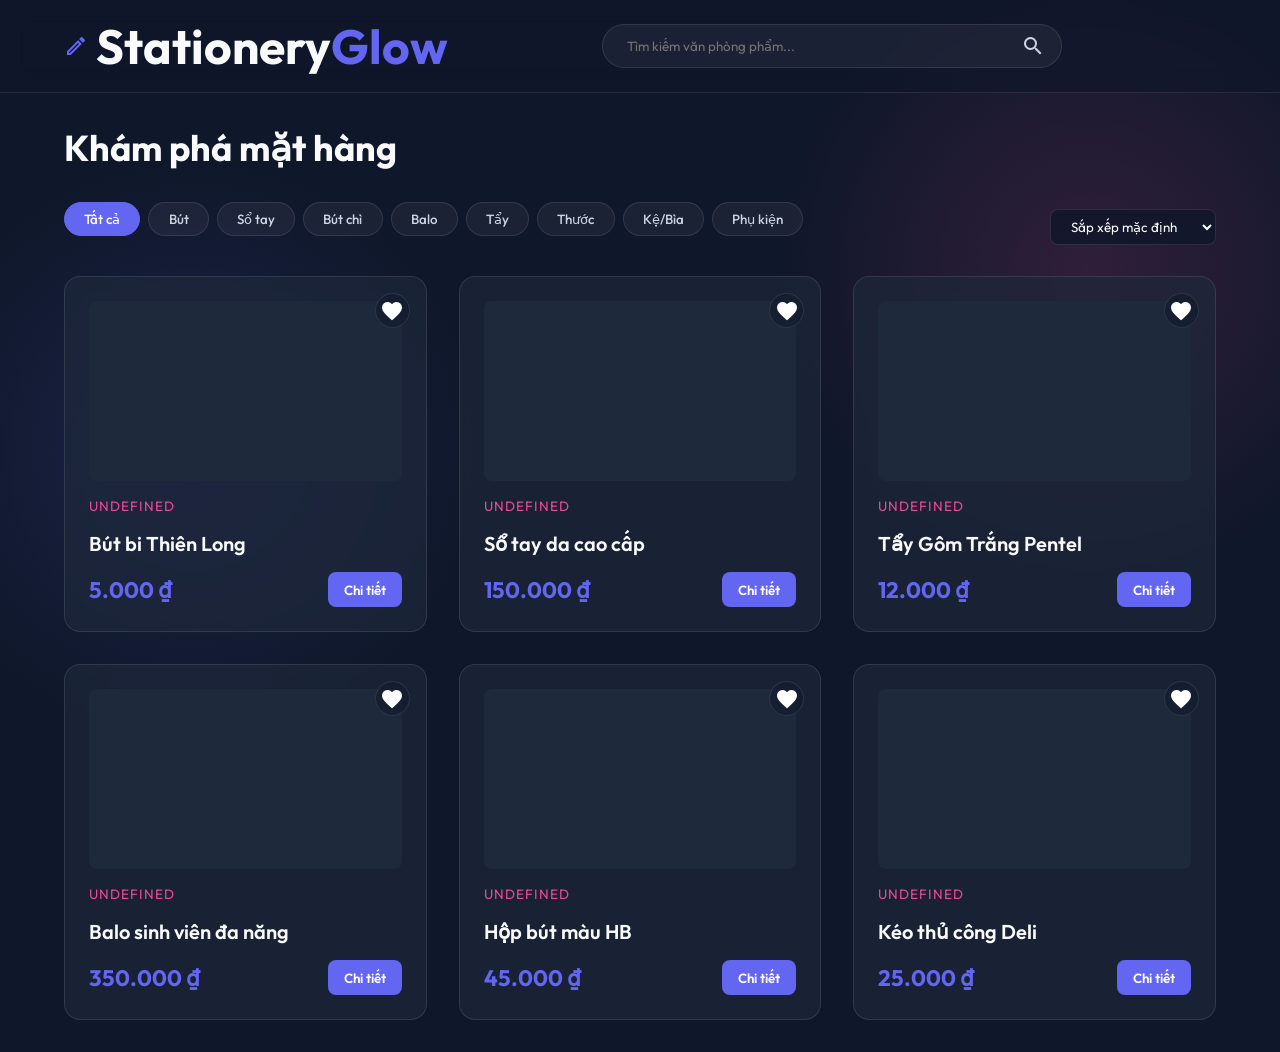
==== commit dae8a367: "chore: remove cart functionality" ====
--- a/stationary-core/src/main/resources/public/index.html
+++ b/stationary-core/src/main/resources/public/index.html
@@ -24,9 +24,6 @@
             <button id="searchBtn"><span class="material-icons-outlined">search</span></button>
         </div>
         <nav>
-            <button class="nav-btn" onclick="openCart()">
-                <span class="material-icons-outlined">shopping_cart</span> Giỏ Hàng <span id="cartBadge" class="badge">0</span>
-            </button>
         </nav>
     </header>
 
@@ -95,31 +92,6 @@
         </div>
     </div>
 
-    <!-- Slide-over Cart Panel -->
-    <div id="cartOverlay" class="cart-overlay hidden" onclick="closeCart()"></div>
-    <div id="cartPanel" class="cart-panel glassmorphism hidden">
-        <div class="cart-header">
-            <h2>🛒 Giỏ Hàng Của Bạn</h2>
-            <button class="close-btn" onclick="closeCart()"><span class="material-icons-outlined">close</span></button>
-        </div>
-        
-        <div id="cartItems" class="cart-items">
-            <!-- Render via JS -->
-        </div>
-        
-        <div class="cart-footer">
-            <div class="discount-section">
-                <input type="text" id="discountCode" placeholder="Mã giảm giá (VD: SALE10)">
-                <button onclick="applyDiscount()">Áp dụng</button>
-            </div>
-            <div class="total-row">
-                <span>Tổng tiền:</span>
-                <span id="cartTotal" class="total-price">0 đ</span>
-            </div>
-            <p id="discountMessage" class="discount-msg"></p>
-            <button class="checkout-btn" onclick="checkout()"><span class="btn-text">💸 THANH TOÁN NGAY</span></button>
-        </div>
-    </div>
 
     <!-- Toast Notification -->
     <div id="toast" class="toast hidden"></div>
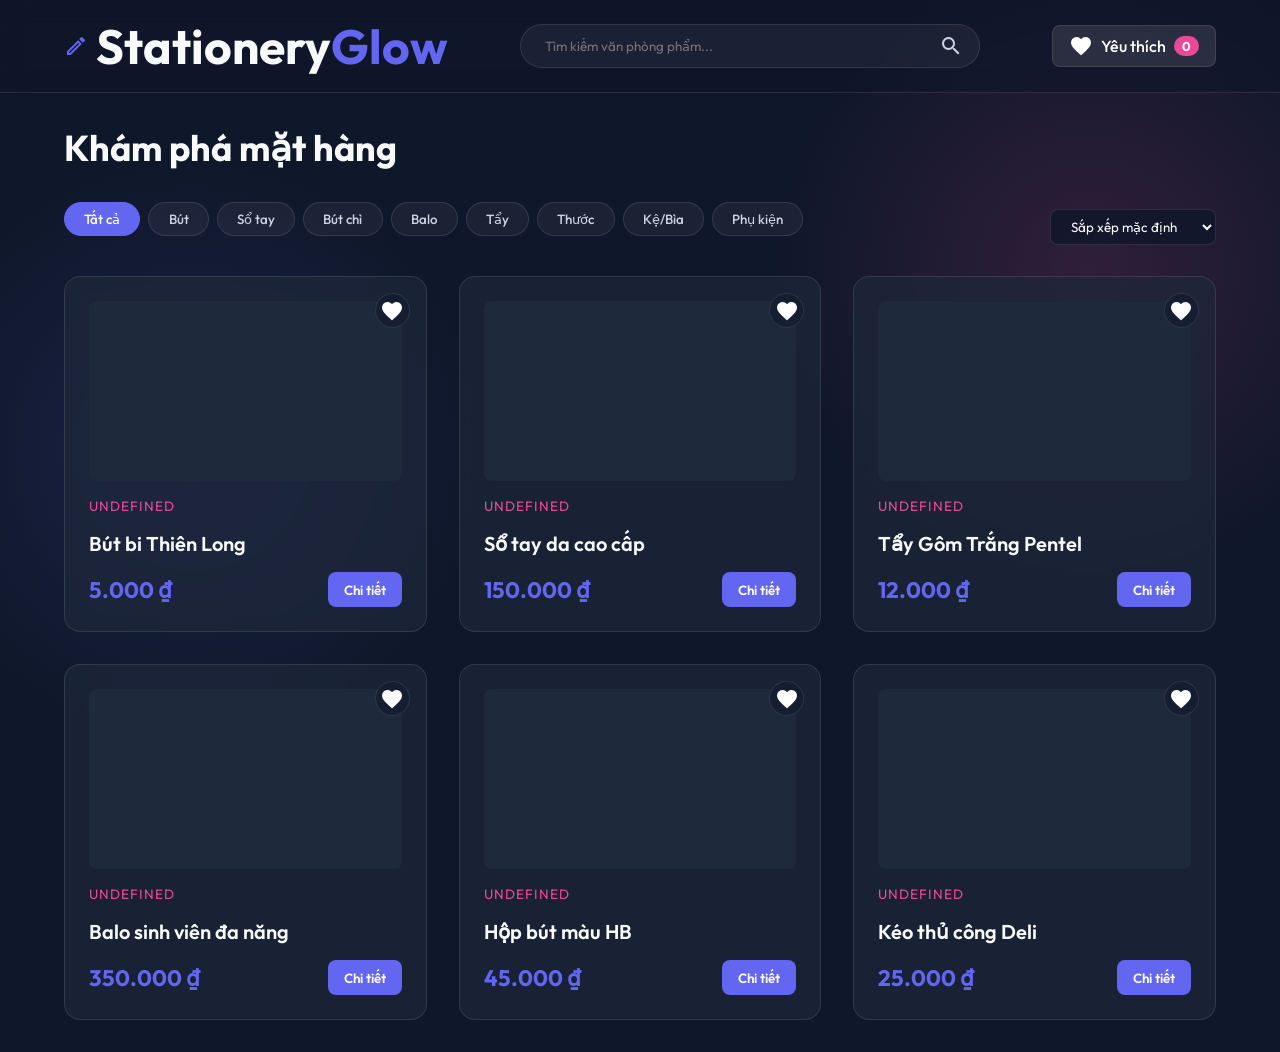
==== commit a2420da8: "feat(ui): add wishlist dropdown menu" ====
--- a/stationary-core/src/main/resources/public/index.html
+++ b/stationary-core/src/main/resources/public/index.html
@@ -23,7 +23,20 @@
             <input type="text" id="searchInput" placeholder="Tìm kiếm văn phòng phẩm...">
             <button id="searchBtn"><span class="material-icons-outlined">search</span></button>
         </div>
-        <nav>
+        <nav style="position: relative;">
+            <button class="nav-btn" onclick="toggleWishlistPanel()">
+                <span class="material-icons-outlined">favorite</span> Yêu thích <span id="wishlistBadge" class="badge">0</span>
+            </button>
+            
+            <!-- Dropdown -->
+            <div id="wishlistDropdown" class="wishlist-dropdown hidden glassmorphism">
+                <div class="dropdown-header">
+                    <h4>Sản phẩm yêu thích</h4>
+                </div>
+                <div id="wishlistItems" class="dropdown-items">
+                    <!-- Rendered by JS -->
+                </div>
+            </div>
         </nav>
     </header>
 
--- a/stationary-core/src/main/resources/public/style.css
+++ b/stationary-core/src/main/resources/public/style.css
@@ -519,3 +519,17 @@
     font-family: 'Outfit', sans-serif;
 }
 
+
+/* Wishlist Dropdown */
+.wishlist-dropdown { position: absolute; top: calc(100% + 10px); right: 0; width: 320px; background: rgba(15, 23, 42, 0.95); backdrop-filter: blur(16px); border: 1px solid var(--border); border-radius: 12px; box-shadow: 0 10px 25px rgba(0,0,0,0.5); display: flex; flex-direction: column; z-index: 200; opacity: 0; pointer-events: none; transform: translateY(-10px); transition: 0.3s; }
+.wishlist-dropdown.active { opacity: 1; pointer-events: auto; transform: translateY(0); }
+.dropdown-header { padding: 1rem; border-bottom: 1px solid var(--border); }
+.dropdown-items { max-height: 300px; overflow-y: auto; padding: 1rem; display: flex; flex-direction: column; gap: 0.8rem; }
+.wishlist-item-small { display: flex; gap: 0.8rem; align-items: center; padding: 0.5rem; background: rgba(255,255,255,0.05); border-radius: 8px; cursor: pointer; transition: 0.2s; }
+.wishlist-item-small:hover { background: rgba(255,255,255,0.1); }
+.wishlist-item-small img { width: 40px; height: 40px; border-radius: 6px; object-fit: cover; }
+.wishlist-item-small-info { flex: 1; display: flex; flex-direction: column; overflow: hidden; }
+.wishlist-item-small-info span { font-size: 0.9rem; white-space: nowrap; overflow: hidden; text-overflow: ellipsis; }
+.wishlist-item-small-info .price { font-size: 0.8rem; color: var(--primary); font-weight: bold; }
+.remove-wishlist-btn { background: none; border: none; color: #ef4444; cursor: pointer; display: flex; align-items: center; padding: 0.2rem; }
+.remove-wishlist-btn:hover { color: #f87171; }
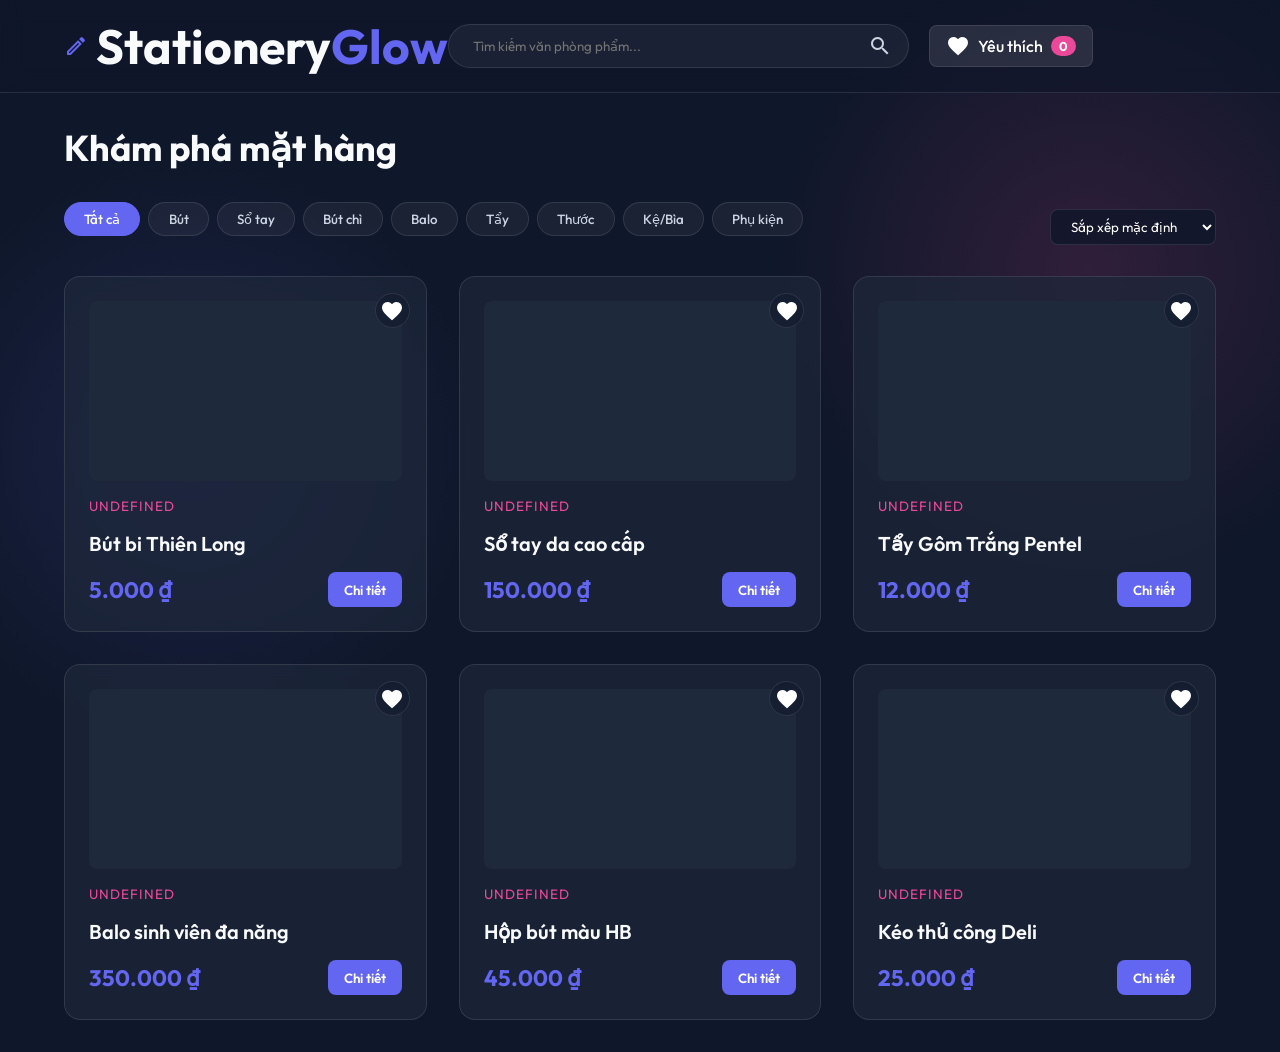
==== commit fd1629f3: "fix(ui): revert to personal UI, fix modal close bug, and separate layout to prevent future overlaps" ====
--- a/stationary-core/src/main/resources/public/index.html
+++ b/stationary-core/src/main/resources/public/index.html
@@ -23,13 +23,15 @@
             <input type="text" id="searchInput" placeholder="Tìm kiếm văn phòng phẩm...">
             <button id="searchBtn"><span class="material-icons-outlined">search</span></button>
         </div>
-        <nav style="position: relative;">
+        
+        <!-- Khu vực Wishlist của riêng bạn (đã dời ra khỏi <nav> để không đụng nhóm) -->
+        <div style="position: relative; margin-left: 20px; margin-right: auto;">
             <button class="nav-btn" onclick="toggleWishlistPanel()">
                 <span class="material-icons-outlined">favorite</span> Yêu thích <span id="wishlistBadge" class="badge">0</span>
             </button>
             
-            <!-- Dropdown -->
-            <div id="wishlistDropdown" class="wishlist-dropdown hidden glassmorphism">
+            <!-- Dropdown Yêu Thích -->
+            <div id="wishlistDropdown" class="wishlist-dropdown hidden glassmorphism" style="right: auto; left: 0;">
                 <div class="dropdown-header">
                     <h4>Sản phẩm yêu thích</h4>
                 </div>
@@ -37,6 +39,11 @@
                     <!-- Rendered by JS -->
                 </div>
             </div>
+        </div>
+
+        <!-- Khu vực dành sẵn cho nhóm (Giỏ hàng, Đăng nhập) sau này -->
+        <nav id="teamAreaPlaceholder" style="display:flex; gap:1rem;">
+            <!-- Khi nhóm trưởng merge code, nút Giỏ hàng sẽ vào đây, không cấn Wishlist -->
         </nav>
     </header>
 
@@ -97,9 +104,11 @@
 
     <!-- Product Detail Modal Popup -->
     <div id="productModal" class="modal-overlay hidden">
-        <div class="modal-content glassmorphism">
-            <button id="closeModal" class="close-btn"><span class="material-icons-outlined">close</span></button>
-            <div class="modal-body" id="modalBody">
+        <div class="modal-content glassmorphism" style="position: relative;">
+            <button id="closeModal" class="close-btn" style="position:absolute; top:15px; right:15px; background:rgba(255,255,255,0.1); border:none; color:white; border-radius:50%; width:36px; height:36px; cursor:pointer; z-index:9999; display:flex; justify-content:center; align-items:center; transition:0.2s;" onmouseover="this.style.background='rgba(255,255,255,0.2)'" onmouseout="this.style.background='rgba(255,255,255,0.1)'">
+                <span class="material-icons-outlined">close</span>
+            </button>
+            <div class="modal-body" id="modalBody" style="margin-top: 20px;">
                 <!-- Nội dung chi tiết render qua JS -->
             </div>
         </div>
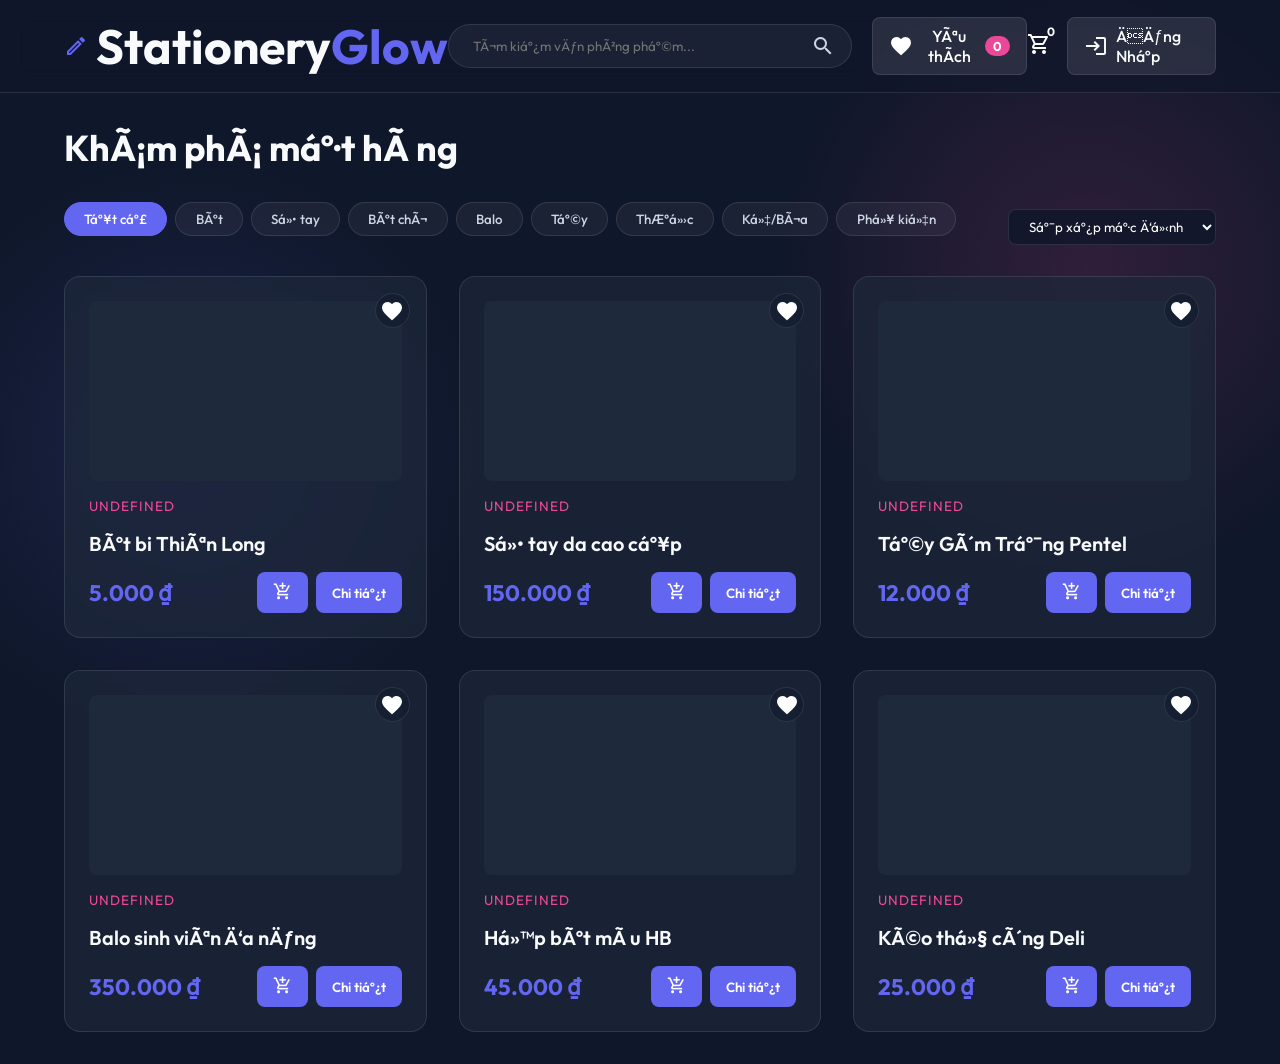
==== commit 230e5faa: "Integrate custom UI with team backend features" ====
--- a/stationary-core/src/main/resources/public/index.html
+++ b/stationary-core/src/main/resources/public/index.html
@@ -1,15 +1,15 @@
-<!DOCTYPE html>
+﻿<!DOCTYPE html>
 <html lang="vi">
 <head>
     <meta charset="UTF-8">
     <meta name="viewport" content="width=device-width, initial-scale=1.0">
-    <title>Stationery Shop - Đồ dùng văn phòng phẩm</title>
-    <meta name="description" content="Khám phá và mua sắm đồ dùng học tập, văn phòng phẩm chất lượng cao với thiết kế hiện đại.">
+    <title>Stationery Shop - Äá»“ dÃ¹ng vÄƒn phÃ²ng pháº©m</title>
+    <meta name="description" content="KhÃ¡m phÃ¡ vÃ  mua sáº¯m Ä‘á»“ dÃ¹ng há»c táº­p, vÄƒn phÃ²ng pháº©m cháº¥t lÆ°á»£ng cao vá»›i thiáº¿t káº¿ hiá»‡n Ä‘áº¡i.">
     <!-- Google Fonts -->
     <link rel="preconnect" href="https://fonts.googleapis.com">
     <link rel="preconnect" href="https://fonts.gstatic.com" crossorigin>
     <link href="https://fonts.googleapis.com/css2?family=Outfit:wght@300;400;500;600;700&display=swap" rel="stylesheet">
-    <!-- Thư viện Material Icons -->
+    <!-- ThÆ° viá»‡n Material Icons -->
     <link href="https://fonts.googleapis.com/icon?family=Material+Icons+Outlined" rel="stylesheet">
     <link rel="stylesheet" href="style.css">
 </head>
@@ -20,20 +20,20 @@
             <h1>Stationery<span class="highlight">Glow</span></h1>
         </div>
         <div class="search-bar">
-            <input type="text" id="searchInput" placeholder="Tìm kiếm văn phòng phẩm...">
+            <input type="text" id="searchInput" placeholder="TÃ¬m kiáº¿m vÄƒn phÃ²ng pháº©m...">
             <button id="searchBtn"><span class="material-icons-outlined">search</span></button>
         </div>
         
-        <!-- Khu vực Wishlist của riêng bạn (đã dời ra khỏi <nav> để không đụng nhóm) -->
+        <!-- Khu vá»±c Wishlist cá»§a riÃªng báº¡n (Ä‘Ã£ dá»i ra khá»i <nav> Ä‘á»ƒ khÃ´ng Ä‘á»¥ng nhÃ³m) -->
         <div style="position: relative; margin-left: 20px; margin-right: auto;">
             <button class="nav-btn" onclick="toggleWishlistPanel()">
-                <span class="material-icons-outlined">favorite</span> Yêu thích <span id="wishlistBadge" class="badge">0</span>
+                <span class="material-icons-outlined">favorite</span> YÃªu thÃ­ch <span id="wishlistBadge" class="badge">0</span>
             </button>
             
-            <!-- Dropdown Yêu Thích -->
+            <!-- Dropdown YÃªu ThÃ­ch -->
             <div id="wishlistDropdown" class="wishlist-dropdown hidden glassmorphism" style="right: auto; left: 0;">
                 <div class="dropdown-header">
-                    <h4>Sản phẩm yêu thích</h4>
+                    <h4>Sáº£n pháº©m yÃªu thÃ­ch</h4>
                 </div>
                 <div id="wishlistItems" class="dropdown-items">
                     <!-- Rendered by JS -->
@@ -41,36 +41,62 @@
             </div>
         </div>
 
-        <!-- Khu vực dành sẵn cho nhóm (Giỏ hàng, Đăng nhập) sau này -->
-        <nav id="teamAreaPlaceholder" style="display:flex; gap:1rem;">
-            <!-- Khi nhóm trưởng merge code, nút Giỏ hàng sẽ vào đây, không cấn Wishlist -->
+        <!-- Khu vá»±c dÃ nh sáºµn cho nhÃ³m (Giá» hÃ ng, ÄÄƒng nháº­p) sau nÃ y -->
+        <nav id="teamAreaPlaceholder" style="display:flex; gap:1rem; align-items:center;">
+            <div class="cart-trigger" onclick="toggleCart()" style="cursor: pointer; position: relative; color: white;">
+                <span class="material-icons-outlined">shopping_cart</span>
+                <span id="cartCount" class="badge" style="position: absolute; top: -10px; right: -10px; background: var(--accent); border-radius: 50%; padding: 2px 6px; font-size: 12px;">0</span>
+            </div>
+            <div id="userArea" class="user-nav">
+                <a href="login.html" class="nav-btn" style="text-decoration:none; display:flex; align-items:center; gap:0.5rem; color:var(--text);">
+                    <span class="material-icons-outlined">login</span> ÄÄƒng Nháº­p
+                </a>
+            </div>
         </nav>
     </header>
 
+    <!-- Cart Drawer -->
+    <div id="cartDrawer" class="cart-drawer glassmorphism hidden" style="position: fixed; top: 0; right: 0; width: 350px; height: 100vh; z-index: 10000; padding: 2rem; display: flex; flex-direction: column; transform: translateX(100%); transition: transform 0.3s ease;">
+        <div class="cart-header" style="display: flex; justify-content: space-between; margin-bottom: 1rem;">
+            <h3>Giá» hÃ ng cá»§a báº¡n</h3>
+            <button onclick="toggleCart()" class="close-btn" style="background:none; border:none; color:white; cursor:pointer;"><span class="material-icons-outlined">close</span></button>
+        </div>
+        <div id="cartItems" class="cart-items" style="flex: 1; overflow-y: auto;">
+            <p class="empty-msg">Giá» hÃ ng Ä‘ang trá»‘ng</p>
+        </div>
+        <div class="cart-footer" style="margin-top: 1rem; border-top: 1px solid rgba(255,255,255,0.2); padding-top: 1rem;">
+            <div class="cart-total" style="display: flex; justify-content: space-between; font-weight: bold; margin-bottom: 1rem;">
+                <span>Tá»•ng cá»™ng:</span>
+                <span id="cartTotal">0 Ä‘</span>
+            </div>
+            <button class="checkout-btn" onclick="checkout()" style="width: 100%; padding: 1rem; background: var(--primary); color: white; border: none; border-radius: 8px; cursor: pointer;">Thanh toÃ¡n ngay</button>
+        </div>
+    </div>
+
     <main class="container">
         <div class="section-title">
-            <h2>Khám phá mặt hàng</h2>
+            <h2>KhÃ¡m phÃ¡ máº·t hÃ ng</h2>
         </div>
 
         <div class="filter-bar-container" style="display: flex; justify-content: space-between; align-items: center; margin-bottom: 1.5rem; flex-wrap: wrap; gap: 1rem;">
             <!-- Filter Category Tabs -->
             <div class="category-tabs" id="categoryTabs" style="margin-bottom: 0;">
-                <button class="cat-tab active" data-id="all">Tất cả</button>
-                <button class="cat-tab" data-id="Pen">Bút</button>
-                <button class="cat-tab" data-id="Notebook">Sổ tay</button>
-                <button class="cat-tab" data-id="Pencil">Bút chì</button>
+                <button class="cat-tab active" data-id="all">Táº¥t cáº£</button>
+                <button class="cat-tab" data-id="Pen">BÃºt</button>
+                <button class="cat-tab" data-id="Notebook">Sá»• tay</button>
+                <button class="cat-tab" data-id="Pencil">BÃºt chÃ¬</button>
                 <button class="cat-tab" data-id="Bag">Balo</button>
-                <button class="cat-tab" data-id="Eraser">Tẩy</button>
-                <button class="cat-tab" data-id="Ruler">Thước</button>
-                <button class="cat-tab" data-id="Organizer">Kệ/Bìa</button>
-                <button class="cat-tab" data-id="Accessories">Phụ kiện</button>
+                <button class="cat-tab" data-id="Eraser">Táº©y</button>
+                <button class="cat-tab" data-id="Ruler">ThÆ°á»›c</button>
+                <button class="cat-tab" data-id="Organizer">Ká»‡/BÃ¬a</button>
+                <button class="cat-tab" data-id="Accessories">Phá»¥ kiá»‡n</button>
             </div>
 
             <div class="filter-controls">
                 <select id="sortSelect" class="sort-select">
-                    <option value="">Sắp xếp mặc định</option>
-                    <option value="price_asc">Giá: Thấp đến Cao</option>
-                    <option value="price_desc">Giá: Cao đến Thấp</option>
+                    <option value="">Sáº¯p xáº¿p máº·c Ä‘á»‹nh</option>
+                    <option value="price_asc">GiÃ¡: Tháº¥p Ä‘áº¿n Cao</option>
+                    <option value="price_desc">GiÃ¡: Cao Ä‘áº¿n Tháº¥p</option>
                 </select>
             </div>
         </div>
@@ -78,12 +104,12 @@
         <!-- Loading State -->
         <div id="loadingState" class="state-container">
             <div class="spinner"></div>
-            <p>Đang tải dữ liệu từ máy chủ...</p>
+            <p>Äang táº£i dá»¯ liá»‡u tá»« mÃ¡y chá»§...</p>
         </div>
 
         <!-- Product Grid (Happy Path) -->
         <div id="productGrid" class="grid hidden">
-            <!-- Sản phẩm sẽ được render dựa vào app.js -->
+            <!-- Sáº£n pháº©m sáº½ Ä‘Æ°á»£c render dá»±a vÃ o app.js -->
         </div>
 
         <!-- Empty State (Unhappy Path - No Data) -->
@@ -91,14 +117,14 @@
             <div class="empty-icon">
                 <span class="material-icons-outlined">sentiment_dissatisfied</span>
             </div>
-            <h3>NO DATA - Không có dữ liệu</h3>
-            <p>Hiện không tìm thấy sản phẩm văn phòng phẩm nào phù hợp.</p>
+            <h3>NO DATA - KhÃ´ng cÃ³ dá»¯ liá»‡u</h3>
+            <p>Hiá»‡n khÃ´ng tÃ¬m tháº¥y sáº£n pháº©m vÄƒn phÃ²ng pháº©m nÃ o phÃ¹ há»£p.</p>
         </div>
         
         <!-- Infinite Scroll Trigger -->
         <div id="infiniteScrollTrigger" class="state-container hidden">
             <div class="spinner"></div>
-            <p>Đang tải thêm sản phẩm...</p>
+            <p>Äang táº£i thÃªm sáº£n pháº©m...</p>
         </div>
     </main>
 
@@ -109,7 +135,7 @@
                 <span class="material-icons-outlined">close</span>
             </button>
             <div class="modal-body" id="modalBody" style="margin-top: 20px;">
-                <!-- Nội dung chi tiết render qua JS -->
+                <!-- Ná»™i dung chi tiáº¿t render qua JS -->
             </div>
         </div>
     </div>
